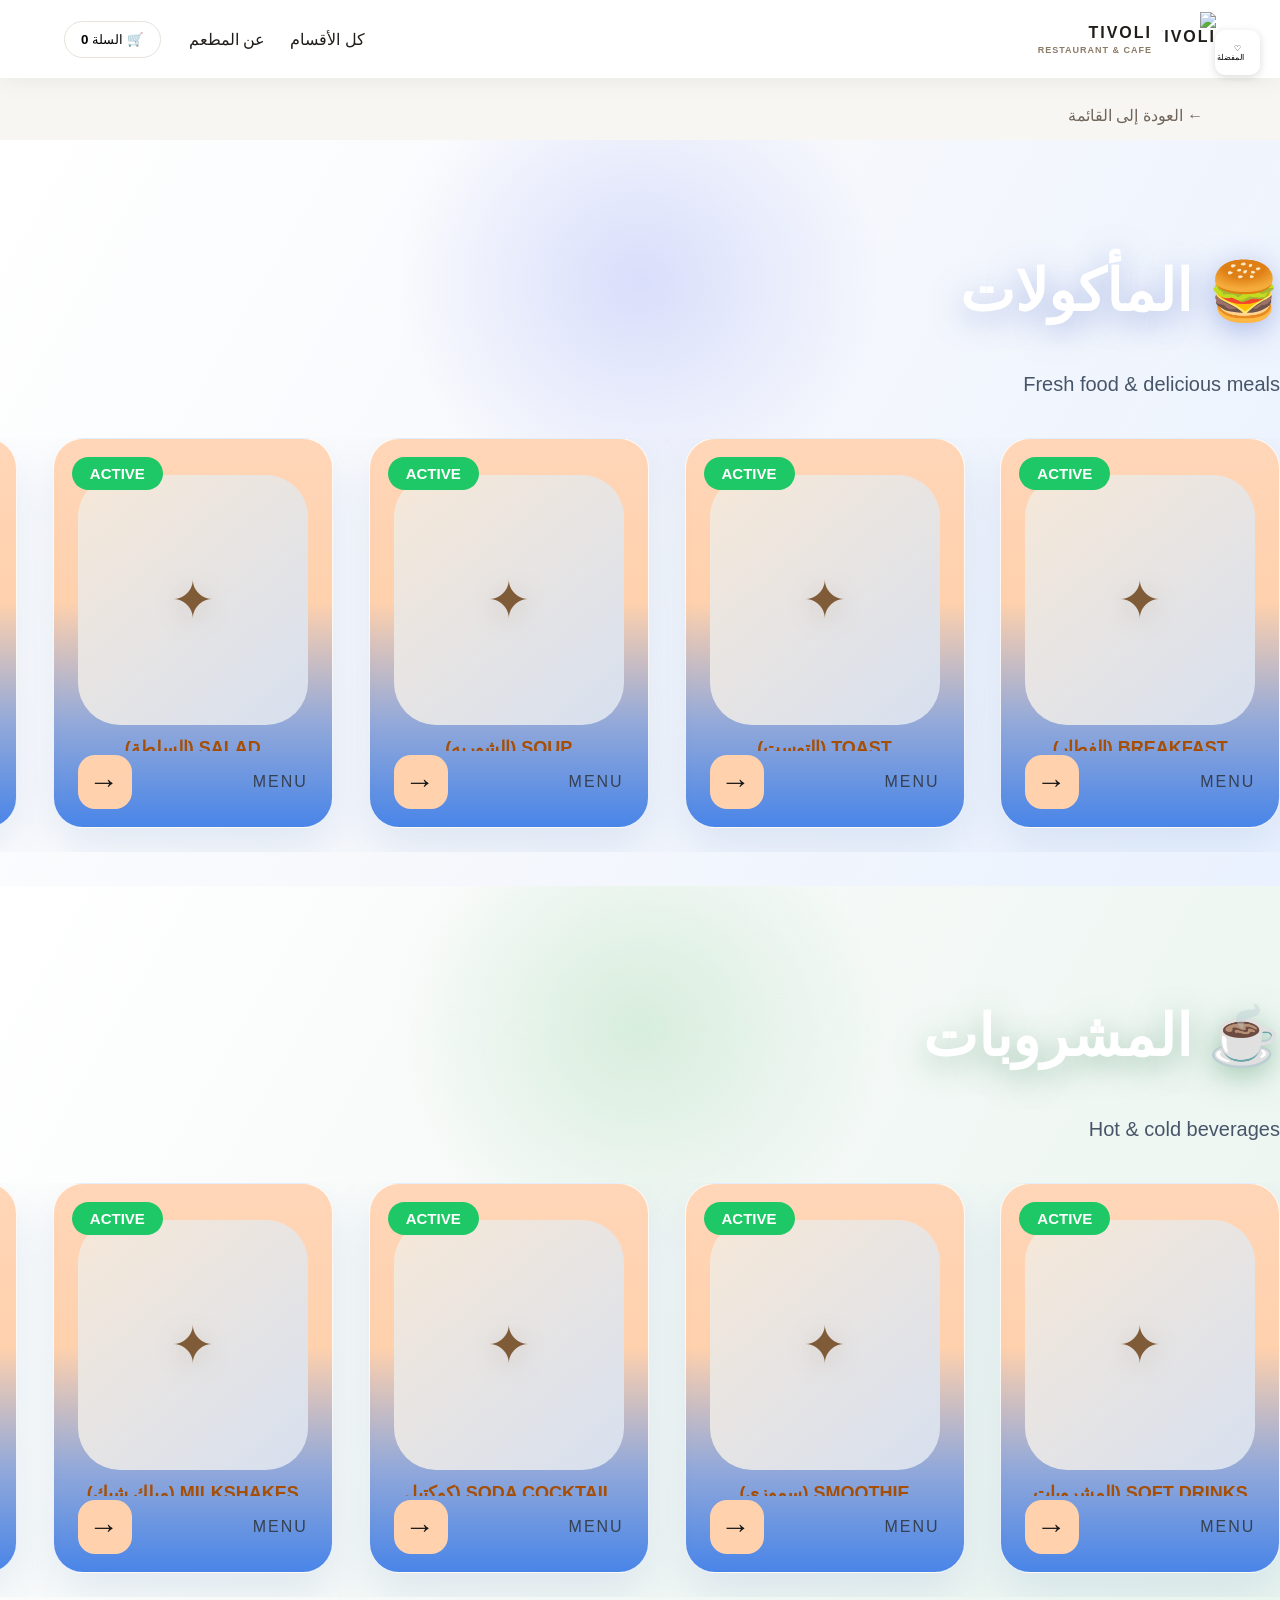
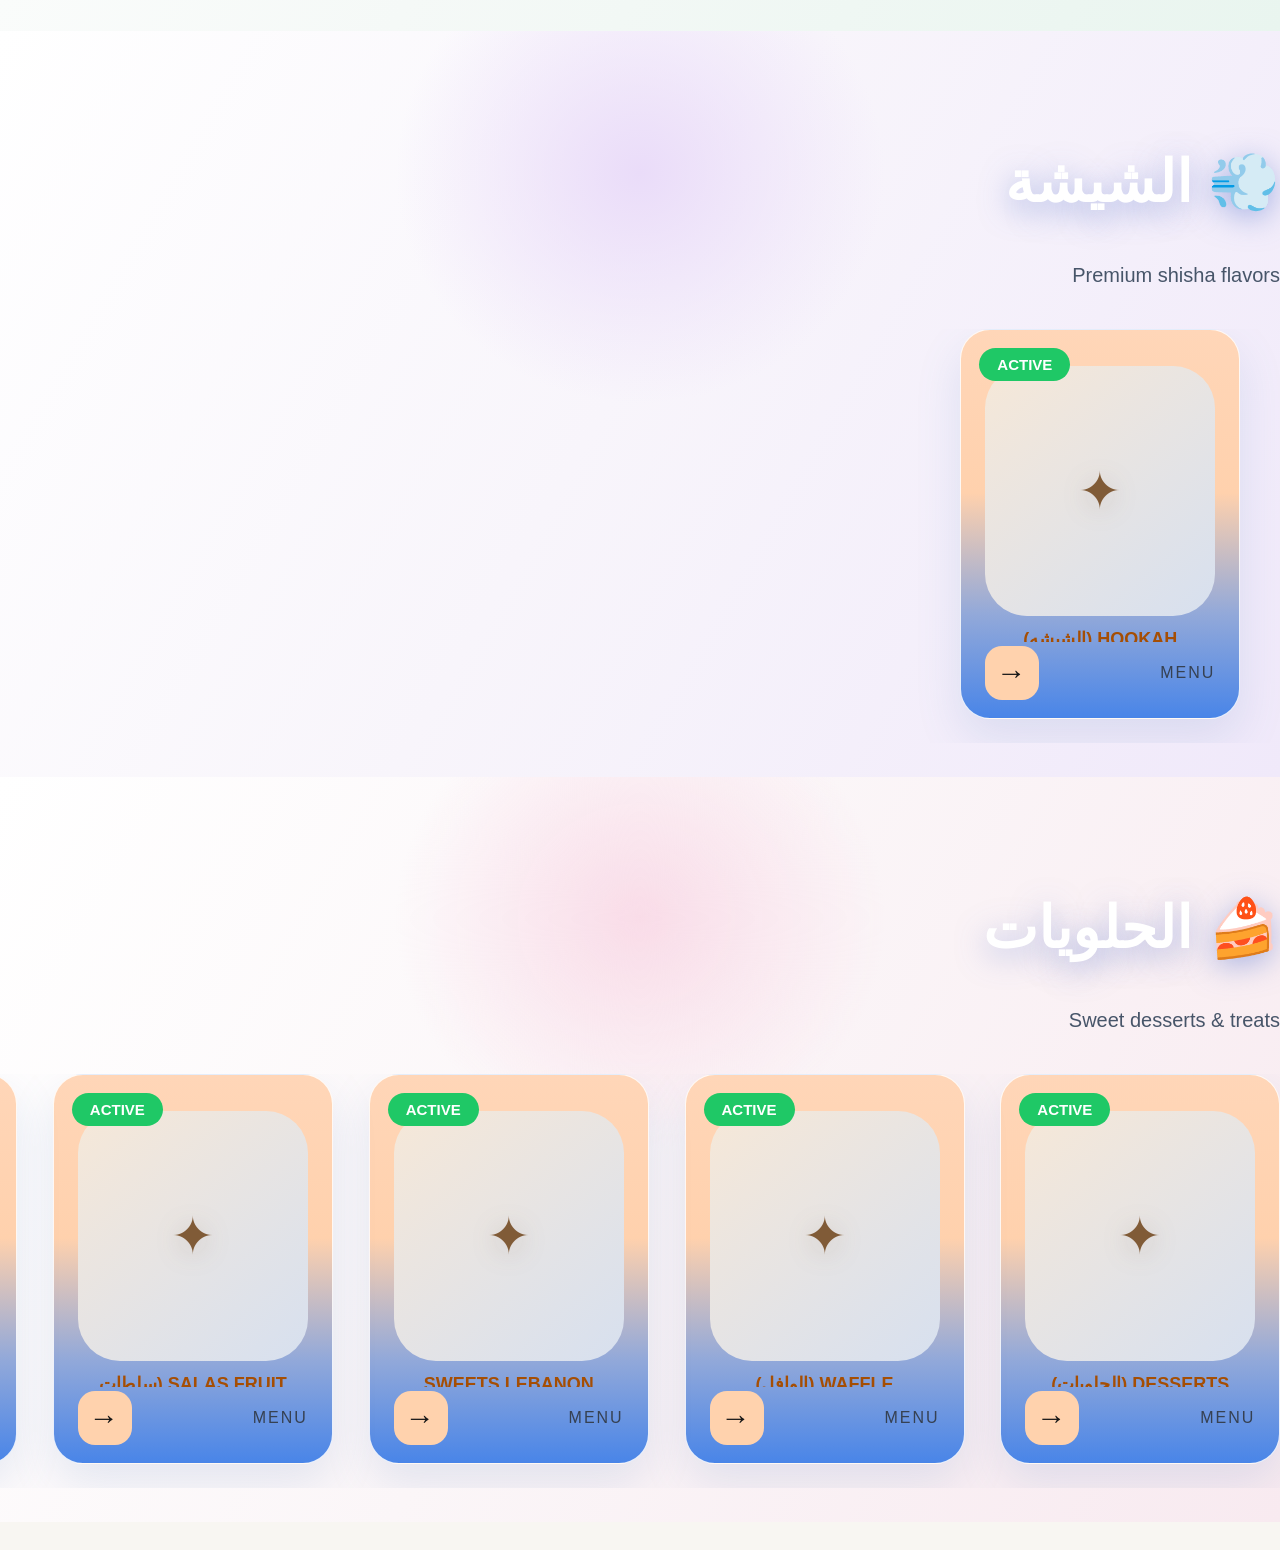
==== category.html @ d93d58cf "Add complete TIVOLI website files" ====
<!doctype html><html lang="ar" dir="rtl"><head><meta charset="utf-8"><meta name="viewport" content="width=device-width,initial-scale=1"><title>القائمة | TIVOLI</title><link rel="stylesheet" href="style.css"><link rel="stylesheet" href="products.css"><link rel="stylesheet" href="favorites.css"><link rel="stylesheet" href="app.css"></head><body><header class="topbar"><a class="brand" href="index.html"><img src="assets/logo-tivoli.webp" alt="TIVOLI"><span>TIVOLI <small>RESTAURANT & CAFE</small></span></a><nav><a href="index.html#menu">كل الأقسام</a><a href="about.html">عن المطعم</a></nav><button id="open-favorites">♡ المفضلة</button><button class="cart-open" onclick="openCart()">🛒 السلة <b id="cartCount">0</b></button></header><main class="category-page"><a class="back-link" href="index.html">← العودة إلى القائمة</a><div id="catalog"></div></main><div id="favorites-sidebar"><div class="favorites-header"><span class="favorites-title">المفضلة</span><button id="close-favorites">×</button></div><div id="favorites-list"></div></div><div id="cartOverlay" onclick="closeCart()"></div><aside id="cartBox"><div class="cart-header"><h3>TIVOLI — سلتك</h3><button class="exit_card" onclick="closeCart()">إغلاق ×</button></div><div id="cartItems"></div><div class="cart-total-static">الإجمالي <strong id="total">0.00</strong> EGP</div><button class="sendBtn" onclick="sendOrder()">إتمام الطلب</button></aside><div id="toast" role="status"></div><script src="catalog-data.js"></script><script src="images.js"></script><script src="app.js"></script></body></html>
---- style.css ----
body {
  font-family: Arial;
  background: #f5f5f5;
  padding: 0;
  margin: 0;
}
html,
body {
  touch-action: manipulation;

  overscroll-behavior: none;
}
/* ============================================================================
     🪑hero
============================================================================ */
.hero {
  position: relative;

  width: 100%;

  height: 320px;

  overflow: hidden;

  border-radius: 0 0 35px 35px;
}

.hero-image {
  position: absolute;

  inset: 0;

  width: 100%;

  height: 100%;

  object-fit: cover;
}

.hero-overlay {
  position: absolute;

  inset: 0;

  background: linear-gradient(rgba(0, 0, 0, 0.35), rgba(0, 0, 0, 0.75));
}

.hero-content {
  position: absolute;

  left: 50%;

  top: 50%;

  transform: translate(-50%, -50%);

  width: 90%;

  text-align: center;

  color: #fff;

  z-index: 2;
}

.hero-small {
  display: block;

  font-size: 25px;

  letter-spacing: 4px;

  margin-bottom: 10px;

  opacity: 0.85;
  font-family:
    "Trebuchet MS", "Lucida Sans Unicode", "Lucida Grande", "Lucida Sans",
    Arial, sans-serif;
}

.hero-content h1 {
  margin: 0;

  font-size: 42px;

  letter-spacing: 5px;
}

.hero-content p {
  margin-top: 12px;

  font-size: 20px;

  opacity: 0.9;
}

.scroll-down {
  position: absolute;

  bottom: 18px;

  left: 50%;

  transform: translateX(-50%);

  color: #fff;

  font-size: 28px;

  z-index: 2;

  animation: upDown 1.6s infinite;
}

@keyframes upDown {
  0%,
  100% {
    transform: translateX(-50%) translateY(0);
  }

  50% {
    transform: translateX(-50%) translateY(8px);
  }
}

/* ============================================================================
   Hero Text Animation
============================================================================ */

.hero-small {
  animation: slideRight 0.8s ease forwards;
}

.hero-content h1 {
  animation: zoomIn 1s ease forwards;
}

.hero-content p {
  animation: zoomIn 1s ease forwards;
}

@keyframes slideRight {
  from {
    opacity: 0;

    transform: translateX(-40px);
  }

  to {
    opacity: 1;

    transform: translateX(0);
  }
}

@keyframes zoomIn {
  from {
    opacity: 0;

    transform: scale(0.8);
  }

  to {
    opacity: 1;

    transform: scale(1);
  }
}

/* ============================================================================
     🪑 TABLE BAR
     الشريط الخاص ببيانات الطاولة الحالية.
     يُستخدم لعرض معلومات الطاولة أو حالة الجلسة الخاصة بالعميل.
============================================================================ */
#tableBar {
  position: relative;
  top: 0;
  text-align: center;
  background-color: rgb(249, 115, 22);
  color: #fff;
  font-size: 18px;
  font-weight: 600;
  z-index: 2999;
  box-shadow: 0 5px 15px rgba(0, 0, 0, 0.3);
  /* border-bottom-left-radius: 30px;
  border-bottom-right-radius: 30px; */
  width: 100%;
  font-family: "Franklin Gothic Medium", "Arial Narrow", Arial, sans-serif;
}


@media (min-width: 150px) and (max-width: 299px) {
  /* --------------------------------------------------
   tableBar (1)
    tableBar
   --------------------------------------------------
   .tableBar
   -------------------------------------------------- */
  #tableBar {
    position: relative;
    top: 0;
    text-align: center;
  background-color: rgb(249, 115, 22);
    color: #fff;
    font-size: 15px;
    font-weight: 600;
    z-index: 99999;
    box-shadow: 0 5px 15px rgba(0, 0, 0, 0.3);
    border-bottom-left-radius: 30px;
    border-bottom-right-radius: 30px;
    width: 100%;
    font-family: "Franklin Gothic Medium", "Arial Narrow", Arial, sans-serif;
  }
}
@media (min-width: 300px) and (max-width: 600px) {
  /* --------------------------------------------------
   tableBar (1)
    tableBar
   --------------------------------------------------
   .tableBar
   -------------------------------------------------- */
  #tableBar {
    position: relative;
    top: 0;
    text-align: center;
  background-color: rgb(249, 115, 22);
    color: #fff;
    font-size: 15px;
    font-weight: 600;
    z-index: 99999;
    box-shadow: 0 5px 15px rgba(0, 0, 0, 0.3);
    border-bottom-left-radius: 30px;
    border-bottom-right-radius: 30px;
    width: 100%;
    font-family: "Franklin Gothic Medium", "Arial Narrow", Arial, sans-serif;
  }
}
@media (min-width: 601px) and (max-width: 1000px) {
  /* --------------------------------------------------
   tableBar (1)
    tableBar
   --------------------------------------------------
   .tableBar
   -------------------------------------------------- */
  #tableBar {
    position: relative;
    top: 0;
    text-align: center;
  background-color: rgb(249, 115, 22);
    color: #fff;
    font-size: 15px;
    font-weight: 600;
    z-index: 99999;
    box-shadow: 0 5px 15px rgba(0, 0, 0, 0.3);
    border-bottom-left-radius: 30px;
    border-bottom-right-radius: 30px;
    width: 100%;
    font-family: "Franklin Gothic Medium", "Arial Narrow", Arial, sans-serif;
  }
}
@media (min-width: 1001px) and (max-width: 1300px) {
  /* --------------------------------------------------
   tableBar (1)
    tableBar
   --------------------------------------------------
   .tableBar
   -------------------------------------------------- */
  #tableBar {
    position: relative;
    top: 0;
    text-align: center;
  background-color: rgb(249, 115, 22);
    color: #fff;
    font-size: 15px;
    font-weight: 600;
    z-index: 99999;
    box-shadow: 0 5px 15px rgba(0, 0, 0, 0.3);
    border-bottom-left-radius: 30px;
    border-bottom-right-radius: 30px;
    width: 100%;
    font-family: "Franklin Gothic Medium", "Arial Narrow", Arial, sans-serif;
  }
}




























/* ==========================
   BACK BUTTON
========================== */

.back-btn {
    display: inline-flex;
    align-items: center;
    justify-content: center;
    gap: 8px;

    padding: 12px 20px;

    background: #ffffff;
    color: #1769ff;

    border: 1px solid rgba(23, 105, 255, 0.15);
    border-radius: 14px;

    text-decoration: none;

    font-size: 15px;
    font-weight: 600;

    box-shadow:
        0 8px 20px rgba(0, 0, 0, 0.08),
        0 2px 6px rgba(23, 105, 255, 0.05);

    cursor: pointer;

    transition:
        transform 0.2s ease,
        box-shadow 0.2s ease,
        background 0.2s ease;
}

/* Hover */
.back-btn:hover {
    background: #f5f8ff;

    transform: translateX(-3px);

    box-shadow:
        0 12px 28px rgba(0, 0, 0, 0.12),
        0 4px 10px rgba(23, 105, 255, 0.08);
}

/* Click */
.back-btn:active {
    transform: translateX(-1px) scale(0.97);

    box-shadow:
        0 5px 12px rgba(0, 0, 0, 0.08);
}

/* Mobile */
@media (max-width: 600px) {

    .back-btn {
        width: 100%;
        box-sizing: border-box;

        padding: 13px 18px;

        font-size: 14px;

        border-radius: 12px;
    }
}












































/* =========================================================
   CART COUPON SECTION
========================================================= */

.cart-coupon-section {
    width: 100%;
    box-sizing: border-box;

    margin-top: 16px;
    padding: 16px;

    background: linear-gradient(
        145deg,
        #ffffff 0%,
        #f8fafc 100%
    );

    border: 1px solid rgba(148, 163, 184, 0.18);
    border-radius: 18px;

    box-shadow:
        0 10px 30px rgba(15, 23, 42, 0.06),
        0 2px 8px rgba(15, 23, 42, 0.03);

    box-sizing: border-box;
}


/* =========================================================
   TITLE
========================================================= */

.cart-coupon-title {
    display: flex;
    align-items: center;
    gap: 8px;

    margin-bottom: 12px;

    color: #111827;

    font-size: 15px;
    font-weight: 700;

    letter-spacing: 0.2px;
}

.cart-coupon-title::before {
    content: "🎟";

    display: flex;
    align-items: center;
    justify-content: center;

    width: 30px;
    height: 30px;

    border-radius: 10px;

    background: #eef4ff;

    font-size: 16px;
}


/* =========================================================
   INPUT + APPLY WRAPPER
========================================================= */

.cart-coupon-input-wrapper {
    display: flex;
    align-items: stretch;

    width: 100%;

    gap: 8px;
}


/* =========================================================
   COUPON INPUT
========================================================= */

#cartCouponInput {
    flex: 1;

    min-width: 0;

    height: 46px;

    padding: 0 14px;

    box-sizing: border-box;

    background: #ffffff;

    color: #111827;

    border: 1px solid #dbe2ea;
    border-radius: 12px;

    outline: none;

    font-size: 14px;
    font-weight: 500;

    transition:
        border-color 0.2s ease,
        box-shadow 0.2s ease,
        background 0.2s ease;
}


/* Placeholder */

#cartCouponInput::placeholder {
    color: #9ca3af;
    font-weight: 400;
}


/* Focus */

#cartCouponInput:focus {
    border-color: #2563eb;

    background: #ffffff;

    box-shadow:
        0 0 0 3px rgba(37, 99, 235, 0.10);
}


/* =========================================================
   APPLY BUTTON
========================================================= */

#cartApplyCouponBtn {
    flex-shrink: 0;

    height: 46px;

    padding: 0 18px;

    border: 0;
    border-radius: 12px;

    background: linear-gradient(
        135deg,
        #2563eb,
        #1d4ed8
    );

    color: #ffffff;

    font-size: 14px;
    font-weight: 700;

    cursor: pointer;

    box-shadow:
        0 7px 18px rgba(37, 99, 235, 0.22);

    transition:
        transform 0.2s ease,
        box-shadow 0.2s ease,
        opacity 0.2s ease;
}


/* Hover */

#cartApplyCouponBtn:hover {
    transform: translateY(-1px);

    box-shadow:
        0 10px 22px rgba(37, 99, 235, 0.28);
}


/* Active */

#cartApplyCouponBtn:active {
    transform: translateY(0) scale(0.97);

    box-shadow:
        0 5px 12px rgba(37, 99, 235, 0.18);
}


/* Disabled */

#cartApplyCouponBtn:disabled {
    opacity: 0.55;

    cursor: not-allowed;

    transform: none;

    box-shadow: none;
}


/* =========================================================
   MESSAGE
========================================================= */

.cart-coupon-message {
    width: 100%;

    margin-top: 9px;

    min-height: 18px;

    box-sizing: border-box;

    font-size: 12px;
    font-weight: 600;

    line-height: 1.4;
}


/*
   لو الـ JS عندك بيضيف class
   success / error
*/

.cart-coupon-message.success {
    color: #16a34a;
}

.cart-coupon-message.error {
    color: #dc2626;
}


/* =========================================================
   APPLIED COUPON
========================================================= */

.cart-coupon-applied {
    display: flex;

    align-items: center;
    justify-content: space-between;

    gap: 10px;

    width: 100%;

    margin-top: 12px;
    padding: 11px 12px;

    box-sizing: border-box;

    background: #f0fdf4;

    border: 1px solid #bbf7d0;

    border-radius: 12px;
}


/* =========================================================
   APPLIED INFO
========================================================= */

.cart-coupon-applied-info {
    display: flex;

    align-items: center;

    gap: 6px;

    min-width: 0;

    color: #166534;

    font-size: 13px;
    font-weight: 600;
}


.cart-coupon-applied-info span {
    color: #4b5563;

    font-weight: 500;
}


#cartAppliedCouponCode {
    max-width: 150px;

    overflow: hidden;

    text-overflow: ellipsis;

    white-space: nowrap;

    color: #15803d;

    font-size: 13px;

    letter-spacing: 0.5px;
}


/* =========================================================
   REMOVE COUPON BUTTON
========================================================= */

#cartRemoveCouponBtn {
    flex-shrink: 0;

    height: 34px;

    padding: 0 11px;

    border: 1px solid #fecaca;

    border-radius: 9px;

    background: #ffffff;

    color: #dc2626;

    font-size: 12px;
    font-weight: 700;

    cursor: pointer;

    transition:
        background 0.2s ease,
        border-color 0.2s ease,
        transform 0.2s ease;
}


/* Hover */

#cartRemoveCouponBtn:hover {
    background: #fef2f2;

    border-color: #fca5a5;

    transform: translateY(-1px);
}


/* Active */

#cartRemoveCouponBtn:active {
    transform: scale(0.96);
}


/* =========================================================
   MOBILE
========================================================= */

@media (max-width: 600px) {

    .cart-coupon-section {
        margin-top: 14px;

        padding: 14px;

        border-radius: 16px;
    }


    .cart-coupon-title {
        font-size: 14px;

        margin-bottom: 10px;
    }


    .cart-coupon-title::before {
        width: 28px;
        height: 28px;

        border-radius: 9px;

        font-size: 15px;
    }


    .cart-coupon-input-wrapper {
        gap: 7px;
    }


    #cartCouponInput {
        height: 44px;

        padding: 0 12px;

        border-radius: 11px;

        font-size: 13px;
    }


    #cartApplyCouponBtn {
        height: 44px;

        padding: 0 15px;

        border-radius: 11px;

        font-size: 13px;
    }


    .cart-coupon-applied {
        padding: 10px;

        border-radius: 11px;
    }


    .cart-coupon-applied-info {
        font-size: 12px;
    }


    #cartAppliedCouponCode {
        max-width: 100px;

        font-size: 12px;
    }


    #cartRemoveCouponBtn {
        height: 32px;

        padding: 0 9px;

        font-size: 11px;

        border-radius: 8px;
    }
}


/* =========================================================
   VERY SMALL MOBILE
========================================================= */

@media (max-width: 380px) {

    .cart-coupon-input-wrapper {
        flex-direction: column;
    }


    #cartCouponInput,
    #cartApplyCouponBtn {
        width: 100%;
    }


    #cartApplyCouponBtn {
        height: 42px;
    }


    .cart-coupon-applied {
        align-items: flex-start;
    }
}

































































/* =========================================================
   SERVICE & TAX
========================================================= */

.cart-charge-row {
    width: 100%;

    display: flex;
    align-items: center;
    justify-content: space-between;

    box-sizing: border-box;

    padding: 11px 13px;
    margin-bottom: 8px;

    background: #ffffff;

    border: 1px solid #edf0f4;
    border-radius: 13px;

    transition:
        transform 0.2s ease,
        box-shadow 0.2s ease,
        border-color 0.2s ease;
}


/* =========================================================
   LEFT SIDE
========================================================= */

.cart-charge-left {
    display: flex;

    align-items: center;

    gap: 10px;

    min-width: 0;
}


/* =========================================================
   ICON
========================================================= */

.cart-charge-icon {
    width: 32px;
    height: 32px;

    flex-shrink: 0;

    display: flex;

    align-items: center;
    justify-content: center;

    border-radius: 10px;

    font-size: 14px;
    font-weight: 800;
}


/* =========================================================
   SERVICE ICON
========================================================= */

.service-icon {
    background: #eff6ff;
    color: #2563eb;
}


/* =========================================================
   TAX ICON
========================================================= */

.tax-icon {
    background: #fff7ed;
    color: #ea580c;
}


/* =========================================================
   DETAILS
========================================================= */

.cart-charge-details {
    display: flex;

    flex-direction: column;

    justify-content: center;

    gap: 2px;
}


/* =========================================================
   NAME
========================================================= */

.cart-charge-name {
    color: #1f2937;

    font-size: 13px;
    font-weight: 700;

    line-height: 1.2;
}


/* =========================================================
   RATE
========================================================= */

.cart-charge-rate {
    color: #94a3b8;

    font-size: 11px;
    font-weight: 500;

    line-height: 1.2;
}


/* =========================================================
   AMOUNT
========================================================= */

.cart-charge-amount {
    flex-shrink: 0;

    color: #334155;

    font-size: 13px;
    font-weight: 700;

    white-space: nowrap;
}


/* =========================================================
   SERVICE HOVER
========================================================= */

.cart-service-row:hover {
    border-color: #bfdbfe;

    box-shadow:
        0 5px 15px rgba(37, 99, 235, 0.08);

    transform: translateY(-1px);
}


/* =========================================================
   TAX HOVER
========================================================= */

.cart-tax-row:hover {
    border-color: #fed7aa;

    box-shadow:
        0 5px 15px rgba(234, 88, 12, 0.08);

    transform: translateY(-1px);
}


/* =========================================================
   MOBILE
========================================================= */

@media (max-width: 600px) {

    .cart-charge-row {
        padding: 9px 10px;

        margin-bottom: 7px;

        border-radius: 11px;
    }


    .cart-charge-left {
        gap: 8px;
    }


    .cart-charge-icon {
        width: 29px;
        height: 29px;

        border-radius: 8px;

        font-size: 12px;
    }


    .cart-charge-name {
        font-size: 12px;
    }


    .cart-charge-rate {
        font-size: 10px;
    }


    .cart-charge-amount {
        font-size: 12px;
    }

}




























































/* =========================================================
   ITEM COMMENT WRAPPER
========================================================= */

.item-comment-wrapper {
    width: 100%;

    display: flex;
    flex-direction: column;

    gap: 6px;

    margin-top: 8px;

    box-sizing: border-box;
}


/* =========================================================
   ITEM COMMENT LABEL
========================================================= */

.item-comment-label {
    width: 100%;

    font-size: 11px;

    font-weight: 700;

    color: #64748b;

    letter-spacing: 0.7px;

    text-transform: uppercase;

    text-align: left;

    box-sizing: border-box;
}


/* =========================================================
   ITEM COMMENT TEXTAREA
========================================================= */

.item-comment {
    width: 100%;

    min-height: 55px;
    max-height: 110px;

    padding: 10px 12px;

    box-sizing: border-box;

    border: 1px solid #e2e8f0;

    border-radius: 12px;

    background: #f8fafc;

    color: #1e293b;

    font-family: inherit;

    font-size: 14px;

    font-weight: 500;

    line-height: 1.5;

    resize: vertical;

    outline: none;

    transition:
        border-color 0.2s ease,
        background 0.2s ease,
        box-shadow 0.2s ease;
}


/* =========================================================
   PLACEHOLDER
========================================================= */

.item-comment::placeholder {
    color: #94a3b8;

    opacity: 1;
}


/* =========================================================
   HOVER
========================================================= */

.item-comment:hover {
    border-color: #cbd5e1;
}


/* =========================================================
   FOCUS
========================================================= */

.item-comment:focus {
    border-color: #2563eb;

    background: #ffffff;

    box-shadow:
        0 0 0 3px rgba(37, 99, 235, 0.10);
}


/* =========================================================
   MOBILE
========================================================= */

@media (max-width: 768px) {

    .item-comment-wrapper {
        gap: 5px;

        margin-top: 6px;
    }

    .item-comment-label {
        font-size: 10px;
    }

    .item-comment {
        min-height: 50px;

        max-height: 100px;

        padding: 9px 11px;

        border-radius: 10px;

        font-size: 13px;
    }

}
---- products.css ----
/* ==========================
   PRODUCTS
=========================== */

.products-section {
  width: 100%;
  padding: 30px 20px;
  box-sizing: border-box;

}

.products-scroll {
  display: flex;
  flex-wrap: wrap;
  justify-content: center;
  align-items: flex-start;
  gap: 30px;
}

/* ===========================
   CARD
=========================== */

.product-card {
  position: relative;

  display: flex;

  flex-direction: column;

  align-items: center;

  padding: 10px;

  box-sizing: border-box;

  width: 350px;

  height: 300px;

  border-radius: 30px;

  background: linear-gradient(180deg, #ffffff 0%, #f3f6fb 100%);

  border: 1px solid rgba(255, 255, 255, 0.9);

  box-shadow:
    0 25px 60px rgba(148, 163, 184, 0.18),
    0 5px 20px rgba(255, 255, 255, 0.8) inset;
  transition: 0.35s;
}

.product-card:hover {

  box-shadow: 0 30px 60px rgba(0, 0, 0, 0.15);
}

/* ===========================
   BADGE
=========================== */

.product-badge {
  position: absolute;

  top: 15px;

  left: 15px;

  padding: 6px 14px;

  border-radius: 20px;

  font-size: 13px;

  font-weight: 700;

  z-index: 10;
}

/* ===========================
   FAVORITE
=========================== */

.favorite-btn {
  position: absolute;

  top: 10px;

  right: 9px;

  width: 32px;

  height: 32px;

  display: none;

  align-items: center;

  justify-content: center;

  border-radius: 50%;

  background: white;

  color: #ff4d6d;

  font-size: 18px;

  cursor: pointer;

  z-index: 10;

  box-shadow: 0 8px 20px rgba(0, 0, 0, 0.12);
}

/* ===========================
   IMAGE
=========================== */

.product-image {
  width: 50px;

  height: 50px;

  border-radius: 50%;

  overflow: hidden;

  margin-top: 10px;

  margin-bottom: 10px;

  flex-shrink: 0;
}

.product-image img,
.product-image video {
  width: 100%;

  height: 100%;

  object-fit: cover;

  display: block;
}

/* ===========================
   CONTENT
=========================== */

.product-content {
  position: relative;

  display: flex;

  flex-direction: column;

  align-items: center;

  justify-content: center;

  width: 100%;

  flex: 1;

  padding: 12px 16px;

  gap: 8px;

  box-sizing: border-box;

  min-height: 0;

  text-align: center;
}

.product-content h3 {
  /* margin:0;

    width:100%;

    word-break:break-word;

    overflow-wrap:anywhere; */
  width: 100%;

  margin: 0;

  line-height: 1.1;

  text-align: center;

  display: block;

  white-space: normal;

  overflow-wrap: break-word;

  word-break: break-word;
}

.product-content h4 {
  /* margin:0;

    width:100%;

    word-break:break-word;

    overflow-wrap:anywhere; */
  width: 100%;

  margin: 0;

  line-height: 1.1;

  text-align: center;

  display: block;

  white-space: normal;

  overflow-wrap: break-word;

  word-break: break-word;
}

.product-content p {
  /* margin:0;

    width:100%;

    word-break:break-word;

    overflow-wrap:anywhere; */
  width: 100%;

  margin: 0;

  line-height: 1.1;

  text-align: center;

  display: block;

  white-space: normal;

  overflow-wrap: break-word;

  word-break: break-word;
}

/* ===========================
   PRICE
=========================== */

.product-price {
  margin-top: 4px;

  margin-bottom: 4px;
}

/* ===========================
   BUTTON
=========================== */

.add-cart-btn {
  display: flex;

  justify-content: center;

  align-items: center;

  text-decoration: none;
  display: flex;

  justify-content: center;

  align-items: center;
  cursor: pointer;
  z-index: 1000;
}

.add-cart-btn:hover {
  transform: scale(1.05);
}

/* ===========================
   FOOTER
=========================== */

.product-footer {
  width: 100%;

  display: flex;

  justify-content: space-between;

  align-items: center;

  padding-top: 10px;
}

.product-footer span {
  font-size: 14px;

  letter-spacing: 2px;

  color: #444;
}

/* ===========================
   ARROW
=========================== */

.arrow {
  width: 44px;

  height: 44px;

  display: flex;

  justify-content: center;

  align-items: center;

  border-radius: 14px;

  background: white;

  font-size: 24px;

  box-shadow: 0 10px 25px rgba(0, 0, 0, 0.1);
}

.product-card:hover .arrow {
  transform: translateX(5px);
}
---- favorites.css ----
#open-favorites {
  position: fixed;
  top: 30px;
  right: 20px;

  width: 45px;
  height: 45px;

  border: none;
  border-radius: 10px;

  cursor: pointer;
  font-size: 8px;

  background: white;
  box-shadow: 0 2px 8px rgba(0, 0, 0, 0.15);

  z-index: 2999;
}

#open-favorites:hover {
  background: #0c5a6b;
  color: white;
}

.favorite-btn {
  border: none;
  background: none;
  cursor: pointer;
  font-size: 24px;
}

.favorite-btn.active {
  transform: scale(1.1);
}
#favorites-sidebar {
  position: fixed;
  right: -400px;
  top: 0;
  width: 350px;
  max-width: 100%;

  height: 100%;
  transition: background 0.3s ease;
  background-color: transparent;
  transition: background-color 0.4s ease;
  background: rgba(255, 255, 255, 0);
  backdrop-filter: blur(220px);
  -webkit-backdrop-filter: blur(220px);
  color: rgb(1, 0, 0);
  transition: 0.3s;
  z-index: 9999;
  overflow: auto;
  padding: 15px;
}

#favorites-sidebar.show {
  right: 0;
}

.favorite-item {
  display: flex;

  align-items: center;

  gap: 14px;

  padding: 12px;

  border-radius: 16px;

  background: #1f293760;

  margin-bottom: 12px;

  transition: 0.3s;

  border: 1px solid rgba(255, 255, 255, 0.05);
}

.favorite-item:hover {
  transform: translateY(-2px);

  background: #243041;
}

/* IMAGE */

.favorite-image-wrapper {
  width: 65px;

  height: 65px;

  min-width: 65px;

  border-radius: 14px;

  overflow: hidden;

  background: #111827;
}

.favorite-image-wrapper img,
.favorite-image-wrapper video {
  width: 100%;
  height: 100%;
  object-fit: cover;
  display: block;
}

/* CONTENT */

.favorite-content {
  flex: 1;

  overflow: hidden;
}

.favorite-content h4 {
  margin: 0;

  font-size: 15px;

  font-weight: 700;

  color: #19376a;

  white-space: nowrap;

  overflow: hidden;

  text-overflow: ellipsis;
}

.favorite-content p {
  margin-top: 7px;

  font-size: 14px;

  font-weight: 600;

  color: #080b09;
}
.favorites-header {
  padding: 20px;

  background: linear-gradient(180deg, #0c5a6b, #000);

  display: flex;

  justify-content: space-between;

  align-items: center;

  border-bottom: 1px solid rgba(255, 255, 255, 0.08);
}

/* LEFT */

.favorites-title-wrapper {
  font-size: 20px;

  font-weight: bold;

  color: #fff;
}

.favorites-title {
  font-size: 20px;

  font-weight: 700;

  color: #fff;
}

/* CLOSE BUTTON */

#close-favorites {
  width: 38px;

  height: 38px;

  border: none;

  border-radius: 50%;

  background: #1f2937;

  color: #fff;

  font-size: 18px;

  cursor: pointer;

  transition: 0.25s;

  display: flex;

  align-items: center;

  justify-content: center;
}

#close-favorites:hover {
  background: #ef4444;

  transform: rotate(90deg);
}
.product-card {
  opacity: 0;
  transform: translateY(40px);
  transition: 0.5s;
}

.product-card.show {
  opacity: 1;
  transform: translateY(0);
}
.lazy-img {
  filter: blur(10px);
  transition: 0.4s;
}

.lazy-img.loaded {
  filter: blur(0);
}
.favorite-btn {
  border: none;

  background: transparent;

  font-size: 22px;

  cursor: pointer;

  transition: 0.3s;
}

.favorite-btn.active {
  color: red;

  transform: scale(1.15);
}

.favorite-image-wrapper img,
.favorite-image-wrapper video {
  width: 100%;
  height: 100%;
  object-fit: cover;
  border-radius: inherit;
  display: block;
}
---- app.css ----
:root{--ink:#201d1a;--gold:#b9874b;--paper:#f8f6f2}*{box-sizing:border-box}body{background:var(--paper);color:var(--ink);font-family:Arial,"Tahoma",sans-serif}.topbar{height:78px;padding:8px clamp(16px,5vw,70px);display:flex;align-items:center;gap:28px;background:#fff;position:sticky;top:0;z-index:50;box-shadow:0 4px 22px #1c17200d}.brand{display:flex;align-items:center;gap:10px;text-decoration:none;color:var(--ink);font-weight:bold;letter-spacing:2px}.brand img{width:54px;height:54px;object-fit:contain}.brand small{display:block;font-size:9px;letter-spacing:1px;color:#8b7a66;margin-top:3px}.topbar nav{margin-inline-start:auto;display:flex;gap:25px}.topbar nav a,.footer-column a{color:inherit;text-decoration:none}.topbar button{background:#fff;border:1px solid #e8e2da;border-radius:24px;padding:10px 16px;cursor:pointer}.topbar button:hover,.hero-cta:hover{background:var(--gold);color:#fff}.hero{height:min(620px,76vh);min-height:440px;border-radius:0 0 36px 36px;background:#261f18}.hero-image{object-fit:cover;opacity:.36;filter:blur(1px)}.hero-overlay{background:linear-gradient(90deg,#211b18cc,#211b1844)}.hero-content{max-width:760px}.hero-small{font-size:13px;letter-spacing:5px}.hero-content h1{font-family:Georgia,serif;font-size:clamp(42px,7vw,76px);letter-spacing:0;line-height:1.13}.hero-content p{font-size:18px}.hero-cta{display:inline-block;margin-top:18px;padding:14px 24px;border-radius:30px;background:#fff;color:#2a241e;text-decoration:none}.intro{text-align:center;padding:66px 20px 25px}.intro>span{color:var(--gold);letter-spacing:3px;font-size:13px}.intro h2{font:42px Georgia,serif;margin:12px 0}.intro p,.category-header p{color:#827b73}.category-nav{display:flex;justify-content:center;gap:12px;flex-wrap:wrap;padding:5px 20px 35px}.category-nav a{border:1px solid #dfd5c9;border-radius:28px;padding:10px 19px;color:#342d26;text-decoration:none;background:#fff}.category-section{padding:50px 0 56px}.category-section:nth-child(even){background:linear-gradient(135deg,#fff,#f1ece5)}.category-header{position:relative}.category-header h2{font-size:40px;letter-spacing:0}.category-header .view-category{display:inline-block;margin-top:14px;color:var(--gold);text-decoration:none}.products-section{padding-top:25px}.products-scroll{gap:22px}.product-card{width:clamp(250px,28vw,300px);height:390px;padding:18px;border:1px solid #eee8df;border-radius:24px;background:#fff;box-shadow:0 14px 45px #3d2a1712}.product-image{width:100%!important;height:160px!important;border-radius:17px!important;margin-top:4px;overflow:hidden}.product-image img{border-radius:inherit}.product-content{width:100%;text-align:right}.product-content h3{font-size:20px!important;margin:12px 0 3px}.product-content h4{font-size:12px!important;color:#9b8f82!important;margin:0 0 7px}.product-content p{font-size:13px;line-height:1.5;margin:4px 0;color:#777}.product-price{font-size:18px!important;color:#36291e!important;margin-top:7px}.add-cart-btn{border:0;border-radius:12px!important;background:#29231e!important;color:white!important;width:100%!important;height:40px!important;margin-top:10px;cursor:pointer}.favorite-btn{display:flex!important;z-index:2;border:0;cursor:pointer}.product-footer{font-size:10px;color:#aaa}.site-footer{margin-top:40px}.site-footer .footer-container{max-width:1100px}.footer-bottom{text-align:center;padding:18px;border-top:1px solid #ffffff22;color:#b6aa9b;font-size:13px}#favorites-sidebar{position:fixed;z-index:100;inset:0 auto 0 0;width:min(360px,92vw);background:#fff;box-shadow:0 0 35px #0002;transform:translateX(-110%);transition:.25s;padding:22px;overflow:auto}#favorites-sidebar.show{transform:translateX(0)}#favorites-sidebar button{border:0;background:none;font-size:26px;cursor:pointer}.favorites-header{display:flex;justify-content:space-between;align-items:center}.favorite-item{padding:14px;border-bottom:1px solid #eee}.favorite-content h4{margin:6px 0}#cartOverlay{position:fixed;inset:0;background:#17130f70;z-index:90;opacity:0;visibility:hidden;transition:.2s}#cartOverlay.show{opacity:1;visibility:visible}#cartBox{position:fixed;z-index:91;top:0;bottom:0;left:0;width:min(420px,94vw);background:#fff;padding:24px;transform:translateX(-105%);transition:.25s;overflow:auto}#cartBox.show{transform:translateX(0)}.cart-header{display:flex;justify-content:space-between;align-items:center}.cart-header button{border:0;background:none}.cart-row{display:flex;justify-content:space-between;align-items:center;padding:15px 0;border-bottom:1px solid #eee}.cart-row small{display:block;color:#888;margin-top:5px}.cart-row button{border:1px solid #ddd;background:#fff;border-radius:50%;width:28px;height:28px}.cart-total-static{display:flex;justify-content:space-between;padding:20px 0}.sendBtn{width:100%;border:0;padding:14px;border-radius:12px;background:#29231e;color:white;cursor:pointer}.empty-state{color:#857d74;line-height:1.7}.category-page{min-height:70vh;padding:28px 0}.back-link{display:block;margin:0 6vw 15px;text-decoration:none;color:#70665b}#toast{position:fixed;z-index:120;bottom:26px;left:50%;transform:translate(-50%,15px);opacity:0;background:#27221d;color:white;padding:13px 20px;border-radius:25px;transition:.2s;pointer-events:none}#toast.visible{opacity:1;transform:translate(-50%,0)}@media(max-width:650px){.topbar{gap:8px;padding:8px 12px}.brand img{width:42px;height:42px}.brand{font-size:13px}.brand small{font-size:7px}.topbar nav{gap:10px;font-size:13px}.topbar button{padding:8px 10px;font-size:12px}.hero{min-height:410px}.hero-content p{font-size:16px}.intro h2{font-size:32px}.category-header h2{font-size:34px}.products-scroll{flex-wrap:nowrap;justify-content:flex-start;overflow-x:auto;padding:10px 6vw 30px}.product-card{flex:0 0 270px}.category-section{padding:40px 0}}
.image-placeholder{display:flex!important;align-items:center;justify-content:center;background:radial-gradient(circle at 35% 25%,#fff8ed,#e7dbca)!important;color:#b9874b;font-size:42px}.image-placeholder span{filter:drop-shadow(0 4px 8px #98795733)}
/* Showcase card treatment based on the supplied TIVOLI reference */
.category-showcase{padding:70px 0 34px;overflow:hidden;background:radial-gradient(ellipse at 50% 19%,#d9defb 0,transparent 27%),linear-gradient(120deg,#fff 0%,#f6f8fc 48%,#eaf2ff 100%)}
.category-showcase[data-category-section="drinks"]{background:radial-gradient(ellipse at 50% 19%,#d7eddd 0,transparent 27%),linear-gradient(120deg,#fff 0%,#f5f9f7 48%,#e9f5ef 100%)}
.category-showcase[data-category-section="shisha"]{background:radial-gradient(ellipse at 50% 19%,#eadcf9 0,transparent 27%),linear-gradient(120deg,#fff 0%,#f8f5fb 48%,#f0e9fa 100%)}
.category-showcase[data-category-section="desserts"]{background:radial-gradient(ellipse at 50% 19%,#f9dce8 0,transparent 27%),linear-gradient(120deg,#fff 0%,#fbf6f8 48%,#f8eaf0 100%)}
.category-showcase .category-header{margin-bottom:42px}.category-showcase .category-header h2{font-family:Tahoma,Arial,sans-serif;font-size:clamp(40px,4.5vw,68px);font-weight:800;letter-spacing:0;color:#fff;text-shadow:0 7px 30px #627bcf80}.category-showcase[data-category-section="drinks"] .category-header h2{text-shadow:0 7px 30px #59997088}.category-showcase .category-header p{font-size:20px;margin-top:18px;color:#475569}
.category-rail{display:flex;gap:clamp(20px,2.8vw,56px);overflow-x:auto;overscroll-behavior-x:contain;scroll-snap-type:x mandatory;padding:0 3.1vw 24px;scrollbar-color:#ff7418 #f0f3f9;scrollbar-width:thin}.category-tile,.product-card{position:relative;flex:0 0 clamp(280px,17vw,350px);height:clamp(390px,22vw,445px);padding:22px 24px 18px;border:1px solid #ffffffd9;border-radius:30px;background:linear-gradient(180deg,#ffd6b8 0%,#ffd1ad 42%,#93a9d9 73%,#4985e8 100%);box-shadow:0 20px 45px #5a7fbd26;color:#272a31;text-decoration:none;display:flex;flex-direction:column;align-items:center;scroll-snap-align:start;transition:transform .2s,box-shadow .2s;overflow:hidden}.category-tile:hover,.product-card:hover{transform:translateY(-5px);box-shadow:0 24px 55px #486da83b}.active-badge{position:absolute;z-index:3;top:18px;left:18px;border-radius:24px;background:#1fc866;color:white;font-weight:800;font-size:15px;padding:8px 18px}.category-tile-image,.product-card .product-image{flex:none;width:min(100%,250px)!important;height:250px!important;border-radius:42px!important;margin-top:14px;overflow:hidden;display:flex;align-items:center;justify-content:center;background:linear-gradient(140deg,#f6e8d8,#d7e0ef)!important;color:#805b37;font-size:52px}.category-tile-image img,.product-card .product-image img{width:100%;height:100%;object-fit:cover;border-radius:inherit}.category-tile-image span,.product-card .product-image span{filter:drop-shadow(0 5px 14px #65482935)}.category-tile h3,.product-card .product-content h3{align-self:stretch;margin:12px 0 4px;text-align:center;color:#a54e04;font-family:Arial,Tahoma,sans-serif;font-size:clamp(18px,1.25vw,25px)!important;line-height:1.25;font-weight:800;max-height:2.5em;overflow:hidden}.category-tile-footer,.product-tile-footer{margin-top:auto;align-self:stretch;display:flex;align-items:center;justify-content:space-between;letter-spacing:2px;color:#364152;font-size:16px}.category-tile-footer b,.product-tile-footer .add-cart-btn{width:54px;height:54px;border:0;border-radius:17px;background:#ffd2ad;color:#171717;font-size:30px;font-weight:400;display:grid;place-items:center;cursor:pointer}.product-showcase{padding:54px 0 40px;background:linear-gradient(120deg,#fff 0%,#f5f8fd 55%,#eaf2ff 100%)}.product-showcase .category-header h2{font-family:Tahoma,Arial,sans-serif;font-size:clamp(34px,4vw,56px);font-weight:800;letter-spacing:0;color:#fff;text-shadow:0 7px 30px #627bcf80}.product-rail{padding-top:10px}.product-card{width:clamp(280px,17vw,350px);height:clamp(420px,24vw,470px);box-sizing:border-box}.product-card .favorite-btn{position:absolute;right:17px;top:17px;width:38px;height:38px;border:0;border-radius:50%;background:#ffffffdd;color:#e33;font-size:22px;z-index:4;cursor:pointer}.product-card .product-content{width:100%;text-align:center;padding:0}.product-card .product-content h3{margin-top:13px!important}.product-card .product-content h4{font-size:12px;color:#4f5562;margin:3px 0}.product-card .product-content p{font-size:13px;line-height:1.35;color:#555;margin:4px 0;max-height:2.7em;overflow:hidden}.product-card .product-price{display:none}.product-tile-footer{font-weight:800;letter-spacing:0;font-size:18px}.product-tile-footer .add-cart-btn{width:54px!important;height:54px!important;padding:0!important;margin:0!important;min-width:54px;border-radius:17px!important;background:#ffd2ad!important;color:#171717!important;font-size:30px!important;line-height:1}.product-showcase .category-header p{color:#596579;font-size:18px}
@media(max-width:650px){.category-showcase{padding:45px 0 24px}.category-showcase .category-header{margin-bottom:28px}.category-showcase .category-header h2{font-size:42px}.category-showcase .category-header p{font-size:16px}.category-rail{padding-inline:18px;gap:18px}.category-tile,.product-card{flex-basis:280px;height:410px;padding:18px}.category-tile-image,.product-card .product-image{width:230px!important;height:230px!important}.product-card{height:440px}.product-showcase{padding:40px 0 24px}}
.product-card .product-image.logo-fallback img{object-fit:contain;padding:18px;background:#fff}
.product-card .active-badge{position:absolute;z-index:4;top:18px;left:18px;border-radius:24px;background:#1fc866;color:#fff;font-size:15px;font-weight:800;padding:8px 18px}.product-card .product-content h3{margin:12px 0 0!important}.product-card .product-content h4{margin:3px 0 0!important;color:#4b5361!important;font-size:12px!important;font-weight:600!important}.product-card-footer{margin-top:auto;align-self:stretch;display:flex;align-items:center;justify-content:space-between;color:#364152;font-size:16px;font-weight:800}.product-card-price{font-size:17px;letter-spacing:.2px}.product-card-action{width:54px;height:54px;border:0;border-radius:17px;background:#ffd2ad;color:#171717;font-size:30px;font-weight:400;display:grid;place-items:center;cursor:pointer}.product-card .favorite-btn{top:18px;right:18px;left:auto;background:#fff;color:#d92332;box-shadow:0 3px 12px #00000015}
/* Keep catalog photography crisp and cards fully opaque, overriding legacy menu effects. */
.product-card{opacity:1!important;filter:none!important;background:linear-gradient(180deg,#ffd0aa 0%,#ffcba6 43%,#91a8dc 74%,#3f7fe3 100%)!important;isolation:isolate}
.product-card .product-image{opacity:1!important;filter:none!important;background:#f7e8d9!important;border:0!important;box-shadow:0 7px 20px #553a251f}
.product-card .product-image img{display:block!important;opacity:1!important;filter:none!important;mix-blend-mode:normal!important;object-fit:cover!important;background:#fff}
.product-card .product-image.logo-fallback img{object-fit:contain!important;padding:18px!important;background:#fff!important}
.category-tile{opacity:1!important;filter:none!important}
.category-tile-image{opacity:1!important;filter:none!important}
.category-tile-image img{display:block!important;opacity:1!important;filter:none!important;mix-blend-mode:normal!important;object-fit:cover!important}

/* Mobile and tablet layouts */
html{scroll-behavior:smooth;scroll-padding-top:100px}
body{overflow-x:hidden}
@media(max-width:760px){
 .topbar{height:auto;min-height:66px;padding:8px 12px;gap:8px;flex-wrap:wrap}
 .brand{order:1;margin-inline-end:auto;gap:7px;letter-spacing:1px}
 .brand img{width:44px;height:44px}
 .topbar nav{order:3;flex:1 0 100%;width:100%;margin:0;padding-top:7px;border-top:1px solid #eee8df;justify-content:center;gap:clamp(20px,8vw,48px);font-size:14px}
 .topbar>button{order:2;padding:9px 11px;min-height:40px;white-space:nowrap}
 .hero{height:66vh;min-height:400px;max-height:580px;border-radius:0 0 24px 24px}
 .hero-content{width:92%}
 .hero-small{font-size:11px;letter-spacing:3px}
 .hero-content h1{font-size:clamp(38px,10vw,58px)}
 .hero-content p{font-size:16px;line-height:1.6}
 .intro{padding:42px 16px 20px}
 .intro h2{font-size:32px}
 .category-nav{justify-content:flex-start;flex-wrap:nowrap;overflow-x:auto;padding:5px 16px 24px;scrollbar-width:none}
 .category-nav::-webkit-scrollbar{display:none}
 .category-section{padding:38px 0 28px}
 .category-showcase .category-header{padding:0 12px;margin-bottom:28px}
 .category-showcase .category-header h2,.product-showcase .category-header h2{font-size:clamp(34px,9vw,46px);line-height:1.2}
 .category-showcase .category-header p,.product-showcase .category-header p{font-size:15px;margin-top:10px}
 .category-rail{width:100%;gap:14px;padding:0 16px 22px;scroll-padding-inline:16px;scrollbar-width:none;-webkit-overflow-scrolling:touch;touch-action:pan-x}
 .category-rail::-webkit-scrollbar{display:none}
 .category-tile,.product-card{flex:0 0 min(84vw,350px);height:405px;min-height:405px;padding:17px;border-radius:25px;scroll-snap-align:center}
 .category-tile-image,.product-card .product-image{width:min(100%,225px)!important;height:225px!important;margin-top:12px;border-radius:34px!important}
 .active-badge,.product-card .active-badge{top:15px;left:15px;padding:7px 14px;font-size:13px}
 .category-tile h3,.product-card .product-content h3{font-size:clamp(17px,5vw,22px)!important;margin-top:12px!important}
 .product-card .favorite-btn{top:13px;right:13px;width:38px;height:38px}
 .product-card .product-content{flex:0 1 auto;min-height:54px}
 .product-card .product-content h4{font-size:11px!important}
 .product-card-footer,.category-tile-footer{min-height:48px}
 .product-card-action,.category-tile-footer b{width:48px;height:48px;border-radius:15px;font-size:27px}
 .product-card-price{font-size:15px}
 .category-page{padding:16px 0 30px}
 .back-link{margin:0 18px 12px;font-size:14px}
 .product-showcase{padding:32px 0 25px}
 #cartBox{width:min(100vw,440px);padding:18px}
 #favorites-sidebar{width:min(100vw,380px)}
 .site-footer{margin-top:24px}
 .site-footer .footer-container{padding:25px 18px}
}
@media(max-width:380px){
 .topbar{padding-inline:9px}
 .brand img{width:38px;height:38px}
 .brand{font-size:12px}
 .brand small{font-size:7px}
 .topbar>button{font-size:11px;padding:8px}
 .category-tile,.product-card{flex-basis:86vw}
}
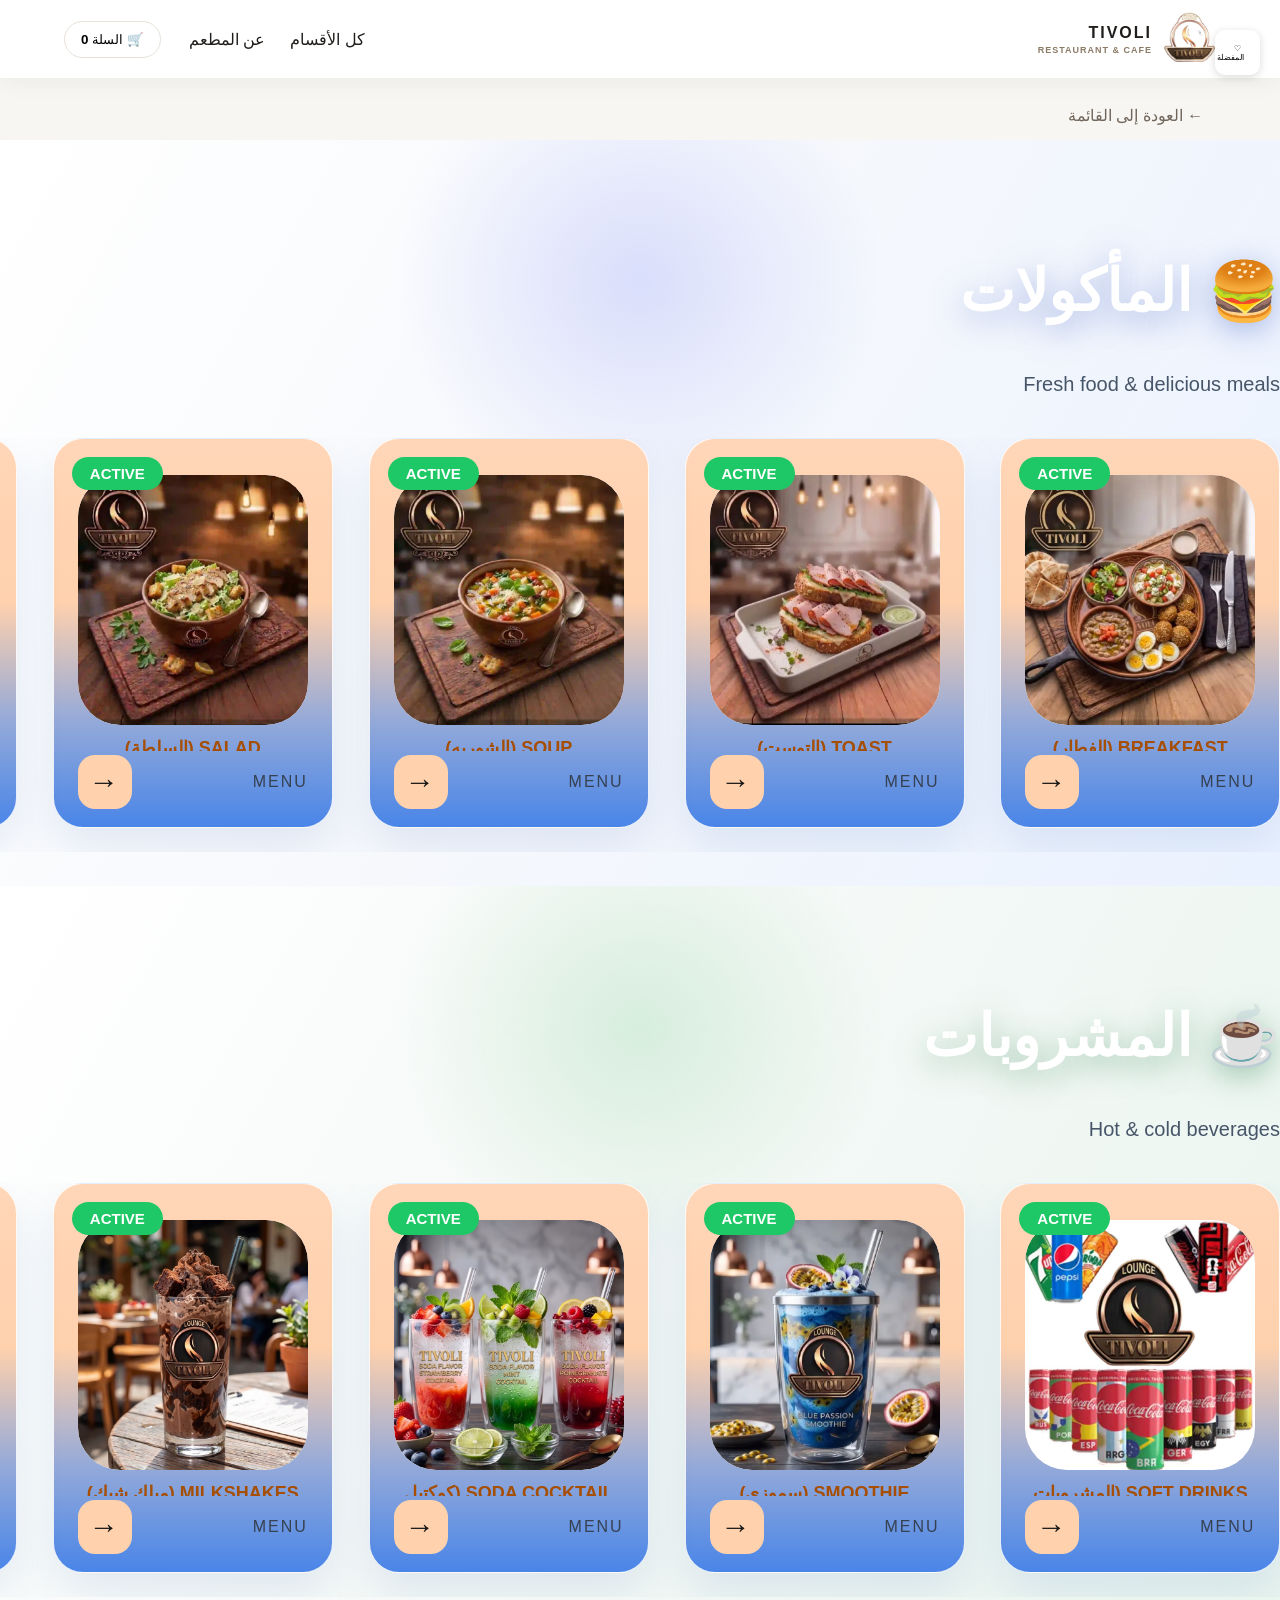
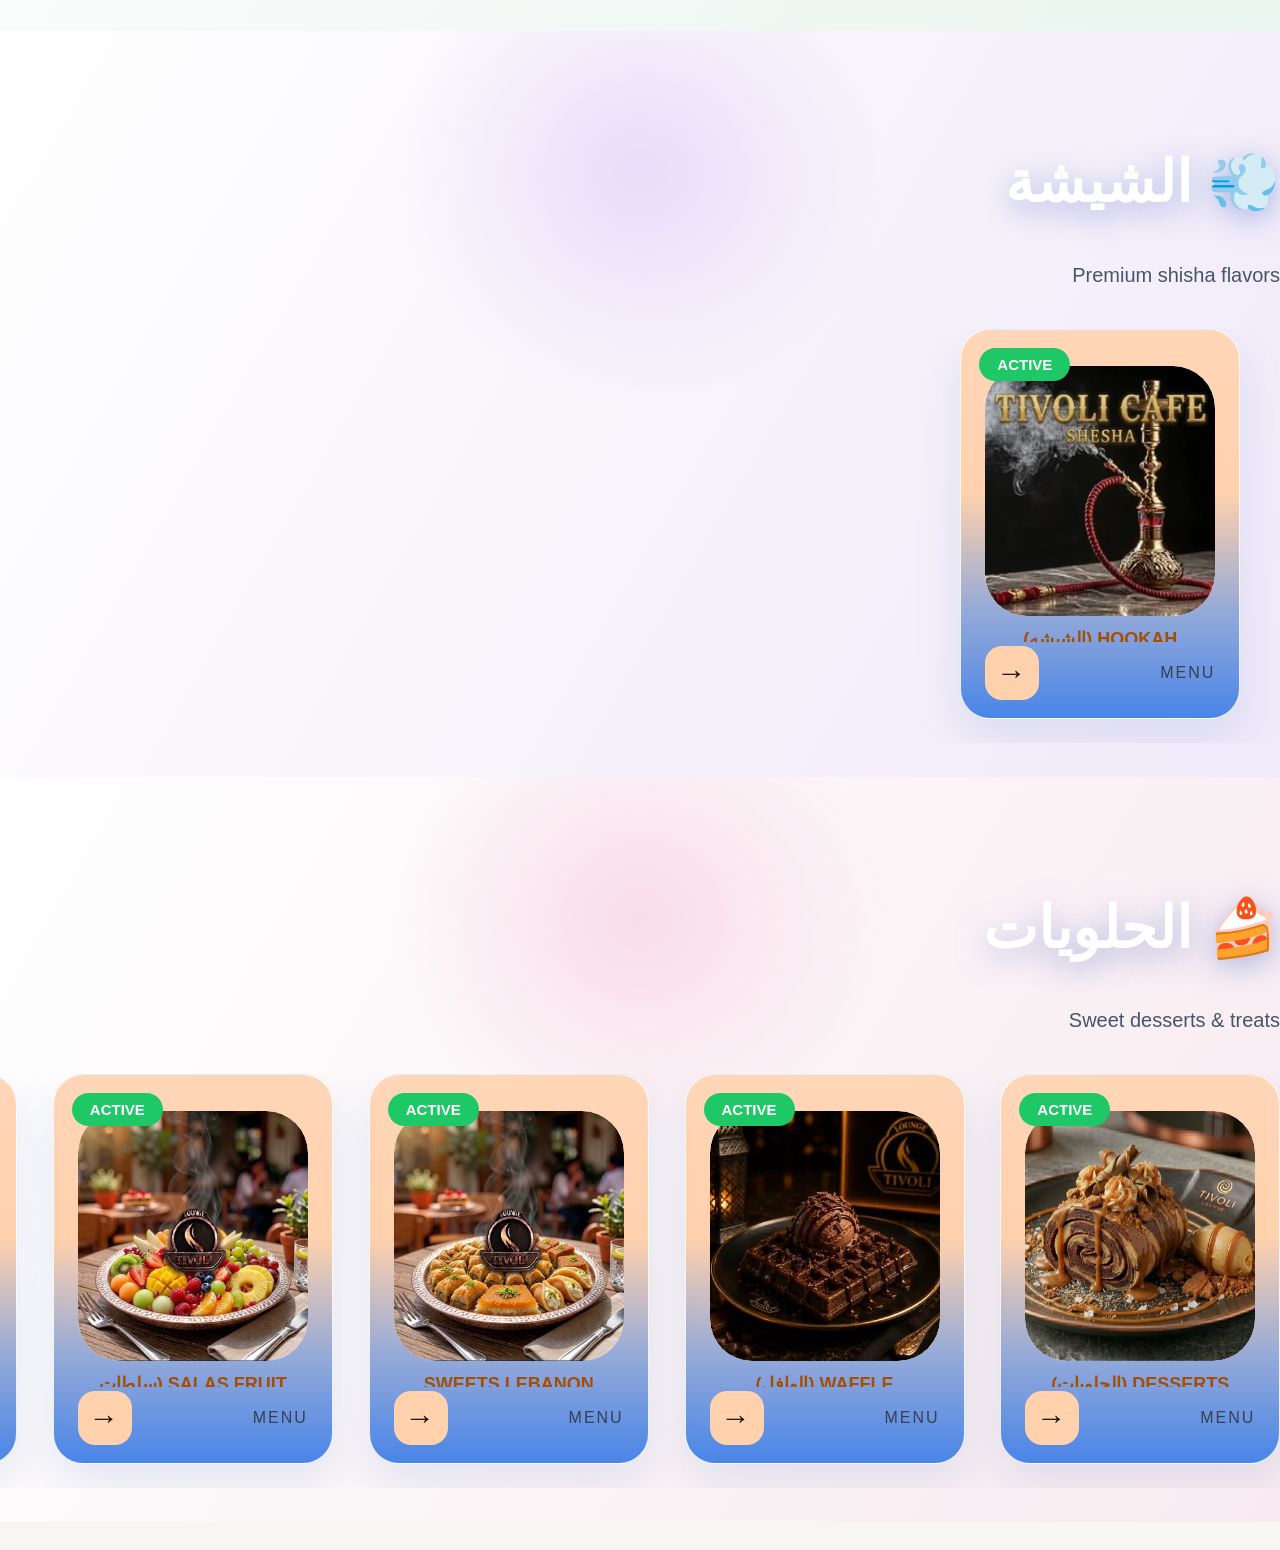
==== commit 29cb93ba: "Refresh product rail assets and controls" ====
--- a/category.html
+++ b/category.html
@@ -1 +1 @@
-<!doctype html><html lang="ar" dir="rtl"><head><meta charset="utf-8"><meta name="viewport" content="width=device-width,initial-scale=1"><title>القائمة | TIVOLI</title><link rel="stylesheet" href="style.css"><link rel="stylesheet" href="products.css"><link rel="stylesheet" href="favorites.css"><link rel="stylesheet" href="app.css"></head><body><header class="topbar"><a class="brand" href="index.html"><img src="assets/logo-tivoli.webp" alt="TIVOLI"><span>TIVOLI <small>RESTAURANT & CAFE</small></span></a><nav><a href="index.html#menu">كل الأقسام</a><a href="about.html">عن المطعم</a></nav><button id="open-favorites">♡ المفضلة</button><button class="cart-open" onclick="openCart()">🛒 السلة <b id="cartCount">0</b></button></header><main class="category-page"><a class="back-link" href="index.html">← العودة إلى القائمة</a><div id="catalog"></div></main><div id="favorites-sidebar"><div class="favorites-header"><span class="favorites-title">المفضلة</span><button id="close-favorites">×</button></div><div id="favorites-list"></div></div><div id="cartOverlay" onclick="closeCart()"></div><aside id="cartBox"><div class="cart-header"><h3>TIVOLI — سلتك</h3><button class="exit_card" onclick="closeCart()">إغلاق ×</button></div><div id="cartItems"></div><div class="cart-total-static">الإجمالي <strong id="total">0.00</strong> EGP</div><button class="sendBtn" onclick="sendOrder()">إتمام الطلب</button></aside><div id="toast" role="status"></div><script src="catalog-data.js"></script><script src="images.js"></script><script src="app.js"></script></body></html>
+<!doctype html><html lang="ar" dir="rtl"><head><meta charset="utf-8"><meta name="viewport" content="width=device-width,initial-scale=1"><title>القائمة | TIVOLI</title><link rel="stylesheet" href="style.css"><link rel="stylesheet" href="products.css"><link rel="stylesheet" href="favorites.css"><link rel="stylesheet" href="app.css?v=scrollfix-1"></head><body><header class="topbar"><a class="brand" href="index.html"><img src="assets/logo-tivoli.webp" alt="TIVOLI"><span>TIVOLI <small>RESTAURANT & CAFE</small></span></a><nav><a href="index.html#menu">كل الأقسام</a><a href="about.html">عن المطعم</a></nav><button id="open-favorites">♡ المفضلة</button><button class="cart-open" onclick="openCart()">🛒 السلة <b id="cartCount">0</b></button></header><main class="category-page"><a class="back-link" href="index.html">← العودة إلى القائمة</a><div id="catalog"></div></main><div id="favorites-sidebar"><div class="favorites-header"><span class="favorites-title">المفضلة</span><button id="close-favorites">×</button></div><div id="favorites-list"></div></div><div id="cartOverlay" onclick="closeCart()"></div><aside id="cartBox"><div class="cart-header"><h3>TIVOLI — سلتك</h3><button class="exit_card" onclick="closeCart()">إغلاق ×</button></div><div id="cartItems"></div><div class="cart-total-static">الإجمالي <strong id="total">0.00</strong> EGP</div><button class="sendBtn" onclick="sendOrder()">إتمام الطلب</button></aside><div id="toast" role="status"></div><script src="catalog-data.js"></script><script src="images.js"></script><script src="app.js?v=scrollfix-1"></script></body></html>
--- a/app.css
+++ b/app.css
@@ -69,3 +69,10 @@
  .topbar>button{font-size:11px;padding:8px}
  .category-tile,.product-card{flex-basis:86vw}
 }
+
+/* Clear controls for the horizontally browsable product cards. */
+.product-rail-controls{display:flex;align-items:center;justify-content:center;gap:14px;padding:0 18px 14px;color:#596579;font-size:14px;text-align:center}
+.product-rail-controls button{width:40px;height:40px;flex:0 0 40px;border:1px solid #e8c7ab;border-radius:14px;background:#ffd2ad;color:#201d1a;font-size:24px;line-height:1;cursor:pointer;touch-action:manipulation}
+.product-rail-controls button:hover{background:#f9bf91}
+.product-rail{overscroll-behavior-x:contain;-webkit-overflow-scrolling:touch;touch-action:pan-x;scrollbar-width:thin;}
+@media(max-width:760px){.product-rail-controls{gap:10px;padding-bottom:10px;font-size:12px}.product-rail-controls button{width:44px;height:44px;flex-basis:44px}}
